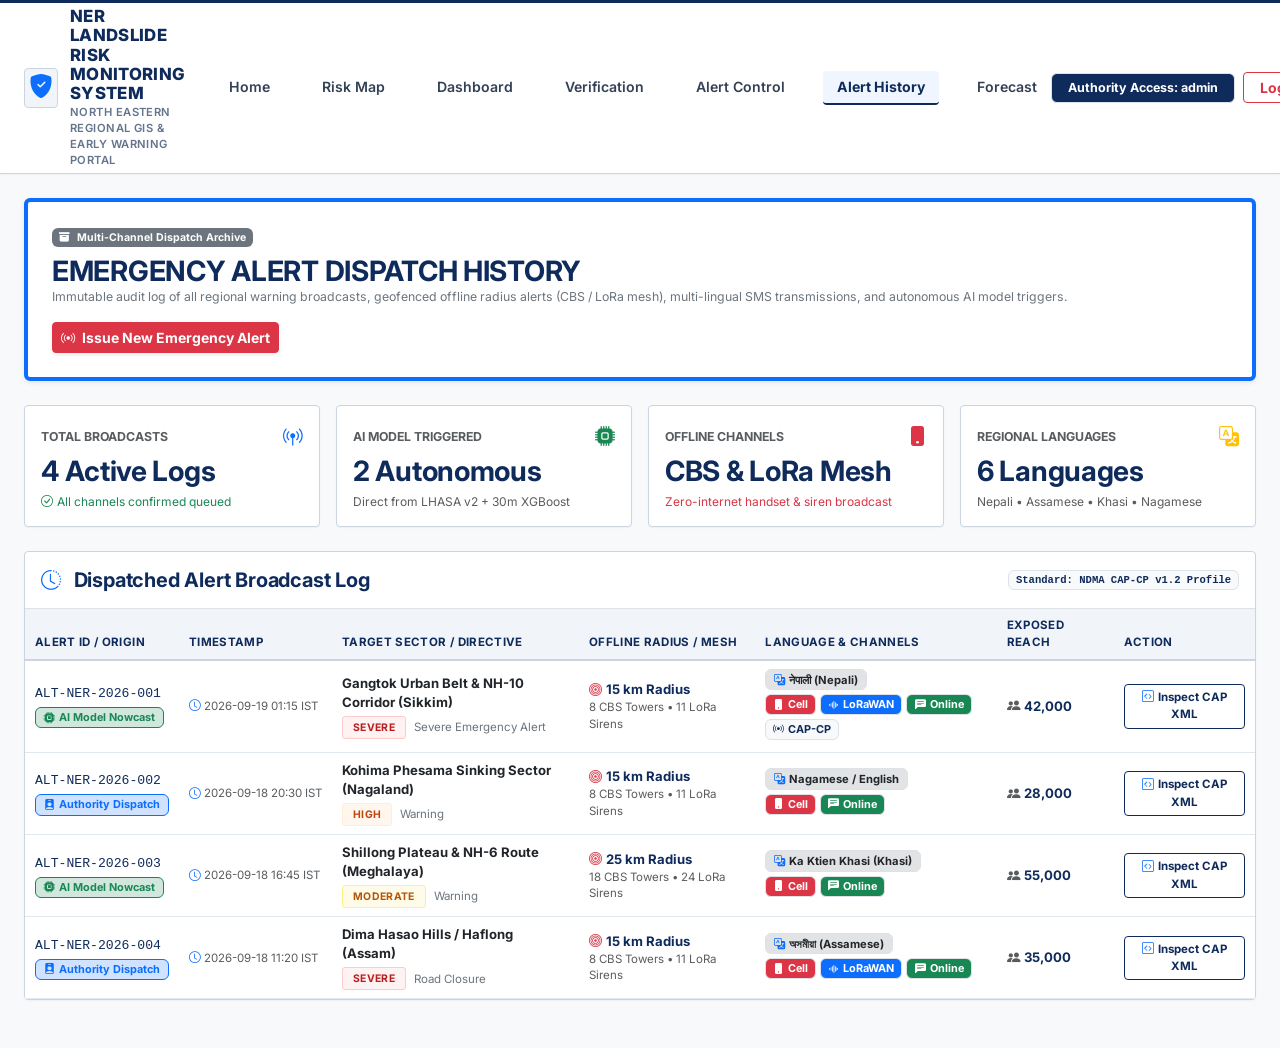
==== sih2026final_v6/pages/alert-history.html @ 2e42bc56 "Initial commit: NER Landslide Risk Monitoring System & NASA LHASA v2 Nowcast Platform" ====
<!doctype html>
<html lang="en">
  <head>
    <meta charset="UTF-8" />
    <meta name="viewport" content="width=device-width, initial-scale=1.0" />
    <title>
      Emergency Alert History & Audit Archive - NER Landslide System
    </title>

    <!-- Google Fonts: Inter -->
    <link rel="preconnect" href="https://fonts.googleapis.com" />
    <link rel="preconnect" href="https://fonts.gstatic.com" crossorigin />
    <link
      href="https://fonts.googleapis.com/css2?family=Inter:wght@400;500;600;700;800&display=swap"
      rel="stylesheet"
    />

    <!-- Bootstrap 5 CSS CDN -->
    <link
      href="https://cdn.jsdelivr.net/npm/bootstrap@5.3.3/dist/css/bootstrap.min.css"
      rel="stylesheet"
    />

    <!-- Bootstrap Icons CDN -->
    <link
      href="https://cdn.jsdelivr.net/npm/bootstrap-icons@1.11.3/font/bootstrap-icons.min.css"
      rel="stylesheet"
    />

    <!-- Shared Government GIS Theme CSS -->
    <link rel="stylesheet" href="../css/style.css" />
  </head>
  <body class="bg-light">
    <!-- TOP HEADER -->
    <header class="gov-header navbar navbar-expand-lg">
      <div class="container-fluid px-3 px-lg-4">
        <!-- Brand & Emblem -->
        <a class="gov-brand-container me-3 me-lg-4" href="../index.html">
          <div
            class="gov-emblem d-flex align-items-center justify-content-center"
          >
            <i class="bi bi-shield-fill-check text-primary fs-4"></i>
          </div>
          <div>
            <div class="gov-title-main">
              NER LANDSLIDE RISK MONITORING SYSTEM
            </div>
            <div class="gov-title-sub">
              North Eastern Regional GIS & Early Warning Portal
            </div>
          </div>
        </a>

        <!-- Mobile Toggle -->
        <button
          class="navbar-toggler"
          type="button"
          data-bs-toggle="collapse"
          data-bs-target="#govNavbar"
        >
          <span class="navbar-toggler-icon"></span>
        </button>

        <!-- Navigation & Actions -->
        <div class="collapse navbar-collapse" id="govNavbar">
          <ul class="navbar-nav gov-nav me-auto mb-2 mb-lg-0">
            <li class="nav-item">
              <a class="nav-link" href="../index.html">Home</a>
            </li>
            <li class="nav-item">
              <a class="nav-link" href="risk-map.html">Risk Map</a>
            </li>

            <!-- Authority-Only Links -->
            <li class="nav-item auth-only-link d-none">
              <a class="nav-link" href="dashboard.html">Dashboard</a>
            </li>
            <li class="nav-item auth-only-link d-none">
              <a class="nav-link" href="verification.html">Verification</a>
            </li>
            <li class="nav-item auth-only-link d-none">
              <a class="nav-link" href="alerts.html">Alert Control</a>
            </li>
            <li class="nav-item auth-only-link d-none">
              <a class="nav-link active" href="alert-history.html"
                >Alert History</a
              >
            </li>

            <!-- Public-Only Links -->
            <li class="nav-item public-only-link">
              <a class="nav-link" href="report.html">Report Incident</a>
            </li>
            <li class="nav-item">
              <a class="nav-link" href="forecast.html">Forecast</a>
            </li>
          </ul>

          <!-- Right Side Controls -->
          <div class="d-flex align-items-center gap-3">
            <div id="auth-nav-action-container">
              <button class="btn btn-gov-auth" id="btn-authority-login">
                Authority Login
              </button>
            </div>
          </div>
        </div>
      </div>
    </header>

    <!-- MAIN ALERT HISTORY CONTAINER -->
    <main class="container-fluid px-3 px-lg-4 py-4">
      <!-- Top Action Banner -->
      <div
        class="bg-white p-3 p-lg-4 rounded shadow-sm border mb-4 d-flex justify-content-between align-items-center flex-wrap gap-3 border-start border-4 border-primary"
      >
        <div>
          <span class="badge bg-secondary text-white mb-2">
            <i class="bi bi-archive-fill me-1"></i> Multi-Channel Dispatch
            Archive
          </span>
          <h3 class="fw-extrabold text-navy mb-0">
            EMERGENCY ALERT DISPATCH HISTORY
          </h3>
          <p class="text-secondary small mb-0">
            Immutable audit log of all regional warning broadcasts, geofenced
            offline radius alerts (CBS / LoRa mesh), multi-lingual SMS
            transmissions, and autonomous AI model triggers.
          </p>
        </div>

        <div class="d-flex align-items-center gap-2">
          <a
            href="alerts.html"
            class="btn btn-danger text-white btn-sm fw-bold shadow-sm"
          >
            <i class="bi bi-broadcast me-1"></i> Issue New Emergency Alert
          </a>
        </div>
      </div>

      <!-- Quick Summary Metric KPI Cards -->
      <div class="row g-3 mb-4">
        <div class="col-sm-6 col-xl-3">
          <div class="card border-0 shadow-sm rounded p-3 bg-white">
            <div class="d-flex justify-content-between align-items-center mb-1">
              <span class="text-muted small fw-bold">TOTAL BROADCASTS</span>
              <i class="bi bi-broadcast-pin text-primary fs-5"></i>
            </div>
            <h3 class="fw-extrabold text-navy mb-0">4 Active Logs</h3>
            <div class="small text-success mt-1" style="font-size: 0.75rem">
              <i class="bi bi-check-circle me-1"></i>All channels confirmed
              queued
            </div>
          </div>
        </div>

        <div class="col-sm-6 col-xl-3">
          <div class="card border-0 shadow-sm rounded p-3 bg-white">
            <div class="d-flex justify-content-between align-items-center mb-1">
              <span class="text-muted small fw-bold">AI MODEL TRIGGERED</span>
              <i class="bi bi-cpu-fill text-success fs-5"></i>
            </div>
            <h3 class="fw-extrabold text-navy mb-0">2 Autonomous</h3>
            <div class="small text-muted mt-1" style="font-size: 0.75rem">
              Direct from LHASA v2 + 30m XGBoost
            </div>
          </div>
        </div>

        <div class="col-sm-6 col-xl-3">
          <div class="card border-0 shadow-sm rounded p-3 bg-white">
            <div class="d-flex justify-content-between align-items-center mb-1">
              <span class="text-muted small fw-bold">OFFLINE CHANNELS</span>
              <i class="bi bi-phone-fill text-danger fs-5"></i>
            </div>
            <h3 class="fw-extrabold text-navy mb-0">CBS & LoRa Mesh</h3>
            <div class="small text-danger mt-1" style="font-size: 0.75rem">
              Zero-internet handset & siren broadcast
            </div>
          </div>
        </div>

        <div class="col-sm-6 col-xl-3">
          <div class="card border-0 shadow-sm rounded p-3 bg-white">
            <div class="d-flex justify-content-between align-items-center mb-1">
              <span class="text-muted small fw-bold">REGIONAL LANGUAGES</span>
              <i class="bi bi-translate text-warning fs-5"></i>
            </div>
            <h3 class="fw-extrabold text-navy mb-0">6 Languages</h3>
            <div class="small text-muted mt-1" style="font-size: 0.75rem">
              Nepali • Assamese • Khasi • Nagamese
            </div>
          </div>
        </div>
      </div>

      <!-- MAIN ALERT HISTORY TABLE CARD -->
      <div class="card border-0 shadow-sm rounded overflow-hidden mb-4">
        <div
          class="card-header bg-white p-3 border-bottom d-flex justify-content-between align-items-center flex-wrap gap-2"
        >
          <h5 class="fw-bold text-navy mb-0">
            <i class="bi bi-clock-history me-2 text-primary"></i> Dispatched
            Alert Broadcast Log
          </h5>
          <span class="badge bg-light text-navy border font-monospace">
            Standard: NDMA CAP-CP v1.2 Profile
          </span>
        </div>

        <div class="table-responsive bg-white">
          <table class="table table-hover table-gov-gis align-middle mb-0">
            <thead class="table-light">
              <tr>
                <th style="min-width: 140px">Alert ID / Origin</th>
                <th style="min-width: 110px">Timestamp</th>
                <th style="min-width: 180px">Target Sector / Directive</th>
                <th style="min-width: 160px">Offline Radius / Mesh</th>
                <th style="min-width: 160px">Language & Channels</th>
                <th style="min-width: 110px">Exposed Reach</th>
                <th style="min-width: 130px">Action</th>
              </tr>
            </thead>
            <tbody id="alert-history-table-body">
              <!-- Populated dynamically by main.js -->
            </tbody>
          </table>
        </div>
      </div>
    </main>

    <!-- CAP-CP v1.2 PROTOCOL & MESSAGE INSPECTOR MODAL -->
    <div
      class="modal fade"
      id="capProtocolModal"
      tabindex="-1"
      aria-hidden="true"
    >
      <div class="modal-dialog modal-dialog-centered modal-lg">
        <div class="modal-content border-0 shadow-lg">
          <div
            class="modal-header bg-navy text-white"
            style="background-color: var(--gov-navy)"
          >
            <h5 class="modal-title fw-bold">
              <i class="bi bi-code-square text-primary me-2"></i> Common
              Alerting Protocol (CAP-CP v1.2) Payload
            </h5>
            <button
              type="button"
              class="btn-close btn-close-white"
              data-bs-dismiss="modal"
            ></button>
          </div>
          <div class="modal-body p-4">
            <!-- Metadata Headers -->
            <div class="row g-2 mb-3 small">
              <div class="col-sm-6">
                <strong>Alert Identifier:</strong>
                <span
                  id="cap-modal-alert-id"
                  class="font-monospace text-primary"
                  >--</span
                >
              </div>
              <div class="col-sm-6">
                <strong>Target Sector:</strong>
                <span id="cap-modal-target" class="fw-bold">--</span>
              </div>
              <div class="col-sm-6">
                <strong>Directive Category:</strong>
                <span id="cap-modal-type" class="text-danger fw-bold">--</span>
              </div>
              <div class="col-sm-6">
                <strong>Offline Radius:</strong>
                <span id="cap-modal-radius" class="text-success fw-bold"
                  >--</span
                >
              </div>
              <div class="col-12">
                <strong>Broadcast Language:</strong>
                <span id="cap-modal-lang" class="badge bg-secondary">--</span>
              </div>
            </div>

            <!-- Regional Language Message Box -->
            <div class="mb-3">
              <label class="fw-bold small text-navy mb-1"
                >Regional Script Message Transmitted:</label
              >
              <div
                class="p-3 bg-light rounded border small font-monospace text-dark"
                id="cap-modal-msg"
                style="line-height: 1.5"
              ></div>
            </div>

            <!-- Standard CAP-CP 1.2 XML Document -->
            <div class="mb-2 d-flex justify-content-between align-items-center">
              <label class="fw-bold small text-navy mb-0"
                >Indian NDMA / C-DOT CAP-CP v1.2 XML Payload:</label
              >
              <button
                type="button"
                class="btn btn-outline-secondary btn-sm py-0 px-2 fw-bold"
                style="font-size: 0.72rem"
                onclick="copyCapXmlToClipboard()"
              >
                <i class="bi bi-clipboard me-1"></i>Copy XML
              </button>
            </div>
            <pre
              class="bg-dark text-light p-3 rounded font-monospace small mb-0"
              id="cap-modal-xml"
              style="
                max-height: 240px;
                overflow-y: auto;
                font-size: 0.72rem;
                line-height: 1.4;
              "
            ></pre>
          </div>
          <div class="modal-footer bg-light">
            <button
              type="button"
              class="btn btn-navy text-white btn-sm fw-bold"
              style="background-color: var(--gov-navy)"
              onclick="copyCapXmlToClipboard()"
            >
              <i class="bi bi-clipboard-check me-1"></i> Copy Payload XML
            </button>
            <button
              type="button"
              class="btn btn-secondary btn-sm"
              data-bs-dismiss="modal"
            >
              Close
            </button>
          </div>
        </div>
      </div>
    </div>

    <!-- Inline Auth Guard Script (Auto-seeds demo session if first visit) -->
    <script>
      document.addEventListener("DOMContentLoaded", () => {
        let sessionStr = localStorage.getItem("NER_AUTHORITY_SESSION");
        if (!sessionStr) {
          const demoSession = {
            loggedIn: true,
            user: "admin",
            role: "NDMA Senior Operations Officer",
            token: "AUTH-2026-DEMO",
            loginTime: new Date().toISOString(),
          };
          localStorage.setItem(
            "NER_AUTHORITY_SESSION",
            JSON.stringify(demoSession),
          );
        }
      });
    </script>

    <script src="https://cdn.jsdelivr.net/npm/bootstrap@5.3.3/dist/js/bootstrap.bundle.min.js"></script>
    <script src="../js/model_data.js"></script>
    <script src="../js/data.js"></script>
    <script src="../js/weather_realtime.js?v=2"></script>
    <script src="../js/alert_engine.js?v=2"></script>
    <script src="../js/main.js"></script>
  </body>
</html>
---- sih2026final_v6/css/style.css ----
/* ==========================================================================
   NORTH EASTERN REGION LANDSLIDE RISK MONITORING SYSTEM
   Official Indian Government WebGIS & Early Warning Portal Theme
   ========================================================================== */

:root {
  /* Official Indian Government Palette */
  --gov-navy-dark: #0f172a;
  --gov-navy: #0f2b5c;
  --gov-navy-mid: #153b75;
  --gov-blue: #1d4ed8;
  --gov-blue-light: #eff6ff;
  --gov-gray-bg: #f8fafc;
  --gov-gray-surface: #f1f5f9;
  --gov-card-bg: #ffffff;
  --gov-border: #cbd5e1;
  --gov-border-light: #e2e8f0;
  
  /* Text Colors */
  --text-primary: #0f172a;
  --text-secondary: #334155;
  --text-muted: #64748b;
  --text-light: #94a3b8;
  
  /* Official Risk Level Standard Coding */
  --risk-low: #15803d;
  --risk-low-bg: #f0fdf4;
  --risk-low-border: #bbf7d0;
  
  --risk-moderate: #b45309;
  --risk-moderate-bg: #fefce8;
  --risk-moderate-border: #fef08a;
  
  --risk-high: #c2410c;
  --risk-high-bg: #fff7ed;
  --risk-high-border: #ffedd5;
  
  --risk-severe: #b91c1c;
  --risk-severe-dark: #7f1d1d;
  --risk-severe-bg: #fef2f2;
  --risk-severe-border: #fecaca;

  /* Status Badges */
  --status-pending: #b45309;
  --status-pending-bg: #fefce8;
  --status-pending-border: #fef08a;

  --status-verified: #15803d;
  --status-verified-bg: #f0fdf4;
  --status-verified-border: #bbf7d0;

  --status-rejected: #b91c1c;
  --status-rejected-bg: #fef2f2;
  --status-rejected-border: #fecaca;

  --status-inspection: #1d4ed8;
  --status-inspection-bg: #eff6ff;
  --status-inspection-border: #bfdbfe;

  --status-queued: #0369a1;
  --status-queued-bg: #f0f9ff;
  --status-queued-border: #bae6fd;

  /* Subtle Clean Elevation & Shadows */
  --shadow-sm: 0 1px 2px 0 rgba(0, 0, 0, 0.04);
  --shadow-md: 0 2px 4px 0 rgba(0, 0, 0, 0.06);
  --shadow-lg: 0 4px 12px 0 rgba(0, 0, 0, 0.08);
  
  /* Layout Dimensions */
  --header-height: 64px;
  --bottom-bar-height: 34px;
  --sidebar-left-width: 330px;
  --sidebar-right-width: 360px;
  --border-radius: 4px;
  --transition-speed: 0.2s;
}

/* Base Styles */
* {
  box-sizing: border-box;
  margin: 0;
  padding: 0;
}

body {
  font-family: 'Inter', system-ui, -apple-system, BlinkMacSystemFont, 'Segoe UI', Roboto, Helvetica, Arial, sans-serif;
  background-color: var(--gov-gray-bg);
  color: var(--text-primary);
  line-height: 1.45;
  overflow-x: hidden;
  font-size: 0.88rem;
}

/* Official Typography */
h1, h2, h3, h4, h5, h6 {
  color: var(--gov-navy);
  font-weight: 700;
  letter-spacing: -0.01em;
}

.text-navy {
  color: var(--gov-navy) !important;
}

/* Official Government Top Bar Header */
.gov-header {
  min-height: var(--header-height);
  background-color: #ffffff;
  border-top: 3px solid var(--gov-navy);
  border-bottom: 1px solid var(--gov-border);
  box-shadow: var(--shadow-sm);
  z-index: 1040;
  position: relative;
  padding: 4px 0;
}

.gov-brand-container {
  display: flex;
  align-items: center;
  gap: 12px;
  text-decoration: none;
}

.gov-emblem {
  height: 40px;
  width: 40px;
  object-fit: contain;
  background: var(--gov-gray-surface);
  border-radius: 4px;
  padding: 4px;
  border: 1px solid var(--gov-border);
}

.gov-title-main {
  font-size: 1.05rem;
  font-weight: 800;
  color: var(--gov-navy);
  line-height: 1.15;
  text-transform: uppercase;
  letter-spacing: 0.02em;
}

.gov-title-sub {
  font-size: 0.7rem;
  color: var(--text-muted);
  font-weight: 600;
  letter-spacing: 0.04em;
  text-transform: uppercase;
}

/* Official Nav Items */
.gov-nav {
  display: flex !important;
  flex-direction: row !important;
  align-items: center !important;
  gap: 24px !important;
  margin-right: auto !important;
}

#auth-nav-action-container {
  margin-left: auto !important;
}

.gov-nav .nav-item {
  display: flex;
  align-items: center;
}

.gov-nav .d-none, .gov-nav .nav-item.d-none {
  display: none !important;
}

.gov-nav .nav-link {
  font-size: 0.88rem !important;
  font-weight: 600 !important;
  color: var(--text-secondary) !important;
  padding: 6px 14px !important;
  border-radius: 4px !important;
  border-bottom: 2px solid transparent !important;
  transition: all var(--transition-speed) ease-in-out !important;
  display: inline-flex !important;
  align-items: center !important;
  white-space: nowrap !important;
}

.gov-nav .nav-link:hover {
  color: var(--gov-navy) !important;
  background-color: var(--gov-gray-surface) !important;
}

.gov-nav .nav-link.active {
  color: var(--gov-navy) !important;
  background-color: #eff6ff !important;
  border-bottom: 2px solid var(--gov-navy) !important;
  font-weight: 700 !important;
}

/* Mobile & Minimized Window Navbar Overlay Fix */
@media (max-width: 991.98px) {
  .gov-header .navbar-collapse {
    background-color: #ffffff !important;
    position: absolute !important;
    top: 100% !important;
    left: 0 !important;
    right: 0 !important;
    width: 100% !important;
    padding: 14px 18px !important;
    border-bottom: 2px solid var(--gov-navy) !important;
    box-shadow: 0 10px 25px rgba(15, 23, 42, 0.18) !important;
    z-index: 1060 !important;
  }
  .gov-nav {
    flex-direction: column !important;
    align-items: flex-start !important;
    gap: 4px !important;
    margin-bottom: 12px !important;
  }
  .gov-nav .nav-link {
    width: 100% !important;
    padding: 8px 12px !important;
  }
}

/* Government Buttons */
.btn-gov-auth, .btn-navy, .btn-primary {
  background-color: var(--gov-navy) !important;
  color: #ffffff !important;
  font-weight: 600;
  font-size: 0.82rem;
  padding: 6px 14px;
  border-radius: 4px !important;
  border: 1px solid #0a192f !important;
  transition: background-color var(--transition-speed);
}

.btn-gov-auth:hover, .btn-navy:hover, .btn-primary:hover {
  background-color: var(--gov-navy-mid) !important;
}

.btn-outline-primary, .btn-secondary {
  border-radius: 4px !important;
  font-size: 0.82rem;
  font-weight: 600;
}

.btn-outline-navy {
  background-color: #ffffff !important;
  color: var(--gov-navy) !important;
  border: 1px solid var(--gov-navy) !important;
  font-weight: 600;
  font-size: 0.82rem;
  border-radius: 4px !important;
  transition: all var(--transition-speed);
}
.btn-outline-navy:hover {
  background-color: var(--gov-navy) !important;
  color: #ffffff !important;
}

.btn-outline-primary {
  color: var(--gov-navy) !important;
  border-color: var(--gov-navy) !important;
  background-color: #ffffff !important;
}

.btn-outline-primary:hover {
  background-color: #eff6ff !important;
}

/* Cards & Containers */
.card {
  border-radius: 4px !important;
  border: 1px solid var(--gov-border) !important;
  box-shadow: var(--shadow-sm) !important;
}

/* Status Badges - Restrained Rectangular Design */
.status-badge-online {
  display: inline-flex;
  align-items: center;
  gap: 6px;
  background-color: #f0fdf4;
  color: #15803d;
  font-size: 0.74rem;
  font-weight: 700;
  padding: 3px 8px;
  border-radius: 3px;
  border: 1px solid #bbf7d0;
}

.status-dot-pulse {
  width: 7px;
  height: 7px;
  background-color: #16a34a;
  border-radius: 50%;
  box-shadow: 0 0 0 0 rgba(22, 163, 74, 0.7);
  animation: pulse-green 2s infinite;
}

@keyframes pulse-green {
  0% { transform: scale(0.95); box-shadow: 0 0 0 0 rgba(22, 163, 74, 0.7); }
  70% { transform: scale(1); box-shadow: 0 0 0 5px rgba(22, 163, 74, 0); }
  100% { transform: scale(0.95); box-shadow: 0 0 0 0 rgba(22, 163, 74, 0); }
}

/* Risk Badges */
.risk-level-badge {
  display: inline-block;
  padding: 3px 10px;
  border-radius: 3px;
  font-weight: 700;
  font-size: 0.78rem;
  letter-spacing: 0.03em;
  text-transform: uppercase;
}
.badge-risk-low { background-color: var(--risk-low-bg); color: var(--risk-low); border: 1px solid var(--risk-low-border); }
.badge-risk-moderate { background-color: var(--risk-moderate-bg); color: var(--risk-moderate); border: 1px solid var(--risk-moderate-border); }
.badge-risk-high { background-color: var(--risk-high-bg); color: var(--risk-high); border: 1px solid var(--risk-high-border); }
.badge-risk-severe { background-color: var(--risk-severe-bg); color: var(--risk-severe); border: 1px solid var(--risk-severe-border); }

/* Vulnerable Road Badges */
.badge-road-operational { background-color: var(--risk-low-bg); color: var(--risk-low); border: 1px solid var(--risk-low-border); font-weight: 700; font-size: 0.7rem; padding: 2px 6px; border-radius: 3px; }
.badge-road-potential { background-color: var(--risk-moderate-bg); color: var(--risk-moderate); border: 1px solid var(--risk-moderate-border); font-weight: 700; font-size: 0.7rem; padding: 2px 6px; border-radius: 3px; }
.badge-road-highrisk { background-color: var(--risk-high-bg); color: var(--risk-high); border: 1px solid var(--risk-high-border); font-weight: 700; font-size: 0.7rem; padding: 2px 6px; border-radius: 3px; }
.badge-road-blocked { background-color: var(--risk-severe-bg); color: var(--risk-severe); border: 1px solid var(--risk-severe-border); font-weight: 700; font-size: 0.7rem; padding: 2px 6px; border-radius: 3px; }

/* Status Badges */
.badge-status-queued { background-color: var(--status-queued-bg); color: var(--status-queued); border: 1px solid var(--status-queued-border); font-weight: 700; font-size: 0.7rem; padding: 2px 6px; border-radius: 3px; text-transform: uppercase; white-space: nowrap !important; display: inline-block !important; }
.badge-status-verified { background-color: var(--status-verified-bg); color: var(--status-verified); border: 1px solid var(--status-verified-border); font-weight: 700; font-size: 0.7rem; padding: 2px 6px; border-radius: 3px; text-transform: uppercase; }
.badge-status-rejected { background-color: var(--status-rejected-bg); color: var(--status-rejected); border: 1px solid var(--status-rejected-border); font-weight: 700; font-size: 0.7rem; padding: 2px 6px; border-radius: 3px; text-transform: uppercase; }
.badge-status-inspection { background-color: var(--status-inspection-bg); color: var(--status-inspection); border: 1px solid var(--status-inspection-border); font-weight: 700; font-size: 0.7rem; padding: 2px 6px; border-radius: 3px; text-transform: uppercase; }
.badge-pending-report { background-color: var(--status-pending-bg); color: var(--status-pending); border: 1px solid var(--status-pending-border); font-weight: 700; font-size: 0.7rem; padding: 2px 6px; border-radius: 3px; text-transform: uppercase; }

/* GIS Layout Structure */
.gis-layout-wrapper { display: flex; flex-direction: column; height: 100vh; overflow: hidden; }
.gis-workspace { display: flex; flex: 1; position: relative; height: calc(100vh - var(--header-height) - var(--bottom-bar-height)); overflow: hidden; }
.gis-sidebar-left { width: var(--sidebar-left-width); background-color: #ffffff; border-right: 1px solid var(--gov-border); display: flex; flex-direction: column; z-index: 1020; transition: margin-left var(--transition-speed) ease-in-out; }
.gis-sidebar-left.collapsed { margin-left: calc(-1 * var(--sidebar-left-width)); }

.panel-header { padding: 10px 14px; background-color: var(--gov-gray-surface); border-bottom: 1px solid var(--gov-border); display: flex; align-items: center; justify-content: space-between; }
.panel-title { font-size: 0.88rem; font-weight: 700; color: var(--gov-navy); text-transform: uppercase; letter-spacing: 0.03em; margin: 0; display: flex; align-items: center; gap: 6px; }
.panel-body { padding: 14px; overflow-y: auto; flex: 1; }

/* Traditional WebGIS Layer Control Accordion Tree */
.layer-tree-category { border: 1px solid var(--gov-border); border-radius: 4px; margin-bottom: 6px; overflow: hidden; background-color: #ffffff; }
.layer-tree-header { padding: 8px 10px; background-color: var(--gov-gray-surface); font-size: 0.8rem; font-weight: 700; color: var(--gov-navy); display: flex; align-items: center; justify-content: space-between; cursor: pointer; border-bottom: 1px solid transparent; }
.layer-tree-category.active .layer-tree-header { border-bottom-color: var(--gov-border-light); }
.layer-tree-body { padding: 8px 10px; display: none; background-color: #ffffff; }
.layer-tree-category.active .layer-tree-body { display: block; }
.layer-tree-category.active .tree-toggle-icon { transform: rotate(90deg); }

.opacity-slider-row { display: flex; align-items: center; gap: 8px; margin-top: 4px; padding-left: 20px; }
.opacity-slider-input { flex: 1; height: 4px; accent-color: var(--gov-navy); cursor: pointer; }
.opacity-val-badge { font-size: 0.65rem; font-weight: 700; color: var(--gov-navy); background-color: var(--gov-blue-light); padding: 1px 4px; border-radius: 3px; }

/* OpenLayers Map Viewport */
.gis-map-container { flex: 1; height: 100%; position: relative; background-color: #cbd5e1; }
#map { width: 100%; height: 100%; }

.btn-toggle-left-sidebar, .btn-toggle-right-sidebar { position: absolute; top: 12px; z-index: 1030; background-color: #ffffff; border: 1px solid var(--gov-border); box-shadow: var(--shadow-sm); border-radius: 4px; width: 32px; height: 32px; display: flex; align-items: center; justify-content: center; color: var(--gov-navy); cursor: pointer; }
.btn-toggle-left-sidebar { left: 12px; }
.btn-toggle-right-sidebar { right: 12px; }

.gis-sidebar-right { width: var(--sidebar-right-width); background-color: #ffffff; border-left: 1px solid var(--gov-border); display: flex; flex-direction: column; z-index: 1020; transition: margin-right var(--transition-speed) ease-in-out; }
.gis-sidebar-right.collapsed { margin-right: calc(-1 * var(--sidebar-right-width)); }

/* WebGIS Status Toolbar */
.gis-bottom-bar { height: var(--bottom-bar-height); background-color: var(--gov-navy-dark); color: #cbd5e1; font-size: 0.75rem; font-weight: 500; padding: 0 14px; display: flex; align-items: center; justify-content: space-between; z-index: 1040; border-top: 1px solid #1e293b; }
.status-item { display: flex; align-items: center; gap: 6px; }
.status-divider { color: #475569; }

/* OpenLayers Controls Overrides */
.ol-zoom { top: 52px !important; left: 12px !important; background-color: transparent !important; border: none !important; }
.ol-zoom button { background-color: #ffffff !important; color: var(--gov-navy) !important; border: 1px solid var(--gov-border) !important; border-radius: 4px !important; width: 28px !important; height: 28px !important; font-size: 1rem !important; font-weight: bold !important; box-shadow: var(--shadow-sm) !important; }
.ol-scale-line { background: rgba(255, 255, 255, 0.92) !important; border-radius: 3px !important; padding: 2px 6px !important; border: 1px solid var(--gov-border) !important; bottom: 8px !important; left: 12px !important; }
.ol-scale-line-inner { color: var(--gov-navy-dark) !important; font-weight: 700 !important; font-size: 0.68rem !important; }
.ol-popup { position: absolute; background-color: white; box-shadow: var(--shadow-md); padding: 10px 14px; border-radius: 4px; border: 1px solid var(--gov-border); bottom: 10px; left: -40px; min-width: 210px; pointer-events: none; }

/* State Zoom Focus Pills */
.state-jump-pill { font-size: 0.75rem; font-weight: 600; padding: 3px 8px; background-color: #ffffff; border: 1px solid var(--gov-border); border-radius: 3px; color: var(--text-secondary); cursor: pointer; transition: all 0.15s; }
.state-jump-pill:hover { background-color: var(--gov-navy); color: #ffffff; border-color: var(--gov-navy); }

/* Quick Search Dropdown */
.search-results-dropdown { position: absolute; top: 100%; left: 0; right: 0; z-index: 1050; background-color: #ffffff; border: 1px solid var(--gov-border); border-radius: 4px; box-shadow: var(--shadow-md); max-height: 200px; overflow-y: auto; margin-top: 2px; }
.search-result-item { padding: 6px 10px; display: flex; align-items: center; justify-content: space-between; cursor: pointer; border-bottom: 1px solid var(--gov-border-light); font-size: 0.78rem; }
.search-result-item:hover, .search-result-item.active { background-color: var(--gov-gray-surface); }
.search-no-results { padding: 8px 10px; font-size: 0.75rem; color: var(--text-muted); text-align: center; background-color: var(--gov-gray-bg); }

/* Priority Operational Control Panel List */
.priority-list-container { display: flex; flex-direction: column; gap: 4px; }
.priority-item-card { background-color: #ffffff; border: 1px solid var(--gov-border); border-radius: 4px; padding: 6px 8px; display: flex; align-items: center; justify-content: space-between; cursor: pointer; transition: background-color 0.15s; }
.priority-item-card:hover { background-color: var(--gov-gray-surface); border-color: var(--gov-navy); }
.priority-rank-tag { font-weight: 800; font-size: 0.78rem; color: var(--gov-navy); min-width: 20px; }
.priority-item-name { font-weight: 700; font-size: 0.78rem; color: #0f172a; }
.priority-item-badge { font-size: 0.6rem; font-weight: 800; padding: 2px 5px; border-radius: 3px; letter-spacing: 0.03em; text-transform: uppercase; white-space: nowrap; }

.priority-card-critical { border-left: 3px solid #b91c1c !important; }
.priority-card-high { border-left: 3px solid #c2410c !important; }
.priority-card-medium { border-left: 3px solid #b45309 !important; }
.priority-card-low { border-left: 3px solid #15803d !important; }

.priority-badge-critical { background-color: #fef2f2; color: #b91c1c; border: 1px solid #fecaca; }
.priority-badge-high { background-color: #fff7ed; color: #c2410c; border: 1px solid #fed7aa; }
.priority-badge-medium { background-color: #fefce8; color: #b45309; border: 1px solid #fef08a; }
.priority-badge-low { background-color: #f0fdf4; color: #15803d; border: 1px solid #bbf7d0; }

.priority-badge-status-verified { background-color: #f0fdf4; color: #15803d; border: 1px solid #bbf7d0; font-weight: 700; }

/* Dynamic Map Legend Container */
.map-legend-container { position: absolute; bottom: 16px; right: 16px; z-index: 1000; background: #ffffff; border: 1px solid var(--gov-border); border-radius: 4px; box-shadow: var(--shadow-md); width: 240px; max-height: 300px; overflow: hidden; display: flex; flex-direction: column; }
.map-legend-container.collapsed .map-legend-body { display: none; }
.map-legend-header { padding: 6px 10px; background-color: var(--gov-gray-surface); border-bottom: 1px solid var(--gov-border-light); font-weight: 700; font-size: 0.72rem; color: var(--gov-navy); display: flex; align-items: center; justify-content: space-between; cursor: pointer; user-select: none; }
.map-legend-body { padding: 8px 10px; overflow-y: auto; font-size: 0.72rem; }
.legend-title { font-weight: 700; color: var(--gov-navy); margin-bottom: 3px; font-size: 0.7rem; text-transform: uppercase; letter-spacing: 0.03em; }
.legend-color-dot { display: inline-block; width: 10px; height: 10px; border-radius: 2px; margin-right: 4px; vertical-align: middle; }

/* Hover Breakdown Tooltip */
.priority-hover-tooltip { position: fixed; z-index: 9999; width: 300px; background-color: #ffffff; border: 1px solid var(--gov-border); border-radius: 4px; box-shadow: var(--shadow-md); padding: 10px 12px; pointer-events: none; font-size: 0.75rem; color: var(--text-primary); }

/* Tables - Government WebGIS Standard */
.table-gov-gis { width: 100%; border-collapse: separate; border-spacing: 0; font-size: 0.82rem; }
.table-gov-gis th { background-color: var(--gov-gray-surface); color: var(--gov-navy); font-weight: 700; font-size: 0.72rem; text-transform: uppercase; letter-spacing: 0.03em; padding: 8px 10px; border-bottom: 2px solid var(--gov-border); }
.table-gov-gis td { padding: 8px 10px; border-bottom: 1px solid var(--gov-border-light); vertical-align: middle; background-color: #ffffff; }
.table-gov-gis tbody tr:hover td { background-color: var(--gov-gray-surface); }
.priority-row-clickable { cursor: pointer; }

/* Compact Stat Panels Grid */
.stat-panel-grid { display: grid; grid-template-columns: repeat(auto-fit, minmax(170px, 1fr)); gap: 10px; margin-bottom: 20px; }
.stat-panel-card { background-color: #ffffff; border: 1px solid var(--gov-border); border-radius: 4px; padding: 12px 14px; box-shadow: var(--shadow-sm); display: flex; align-items: center; justify-content: space-between; }
.stat-panel-icon { width: 36px; height: 36px; border-radius: 4px; display: flex; align-items: center; justify-content: center; font-size: 1.1rem; }
.stat-panel-value { font-size: 1.4rem; font-weight: 800; color: var(--gov-navy); line-height: 1.1; }
.stat-panel-label { font-size: 0.68rem; font-weight: 700; text-transform: uppercase; color: var(--text-muted); letter-spacing: 0.03em; }

/* Incident Selection Grid */
.incident-grid { display: flex; flex-wrap: wrap; gap: 8px; margin-bottom: 12px; }
.incident-type-card { border: 1.5px solid var(--gov-border); border-radius: 4px; padding: 6px 12px; background-color: #ffffff; text-align: center; cursor: pointer; transition: all 0.15s ease-in-out; user-select: none; position: relative; font-size: 0.8rem; display: inline-flex; flex-direction: column; align-items: center; justify-content: center; min-width: 100px; }
.incident-type-card:hover { border-color: var(--gov-navy); background-color: var(--gov-gray-surface); }
.incident-type-card.selected { border-color: var(--gov-navy) !important; background-color: #eff6ff !important; box-shadow: 0 0 0 2px rgba(15, 43, 92, 0.15) !important; }
.incident-type-card.selected .text-navy { color: var(--gov-navy) !important; font-weight: 700 !important; }
.incident-type-card.selected::after { content: '✓ SELECTED'; display: block; font-size: 0.58rem; font-weight: 800; color: var(--gov-navy); margin-top: 2px; letter-spacing: 0.04em; }

/* Form Controls & Upload */
.upload-dropzone { border: 2px dashed var(--gov-border); border-radius: 4px; padding: 16px; text-align: center; background-color: var(--gov-gray-surface); cursor: pointer; }
.image-preview-box { max-height: 160px; width: 100%; object-fit: cover; border-radius: 4px; border: 1px solid var(--gov-border); }

/* Secure Authority Login Card */
.login-card-container { max-width: 420px; margin: 40px auto; background-color: #ffffff; border: 1px solid var(--gov-border); border-radius: 4px; box-shadow: var(--shadow-md); overflow: hidden; }
.login-header-banner { background-color: var(--gov-navy); color: #ffffff; padding: 20px; text-align: center; border-bottom: 2px solid #0a192f; }

/* Alert Dispatch Grid */
.alert-type-grid { display: grid; grid-template-columns: repeat(auto-fit, minmax(130px, 1fr)); gap: 8px; margin-bottom: 14px; }
.alert-type-card { border: 1px solid var(--gov-border); border-radius: 4px; padding: 10px; background-color: #ffffff; text-align: center; cursor: pointer; }
.alert-type-card.selected { border-color: var(--gov-navy); background-color: #eff6ff; }
.channel-grid { display: grid; grid-template-columns: repeat(auto-fit, minmax(140px, 1fr)); gap: 8px; margin-bottom: 14px; }
.channel-card { border: 1px solid var(--gov-border); border-radius: 4px; padding: 10px; background-color: #ffffff; display: flex; align-items: center; gap: 8px; cursor: pointer; }
.channel-card.selected { border-color: var(--gov-navy); background-color: #eff6ff; }
.target-area-summary-card { background-color: var(--gov-gray-surface); border: 1px solid var(--gov-border); border-radius: 4px; padding: 14px; border-left: 4px solid var(--gov-navy) !important; }

/* ML Pipeline Steps */
.ml-pipeline-grid { display: flex; align-items: center; justify-content: space-between; gap: 6px; overflow-x: auto; padding: 12px 4px; }
.ml-pipeline-step-card { background-color: #ffffff; border: 1px solid var(--gov-border); border-radius: 4px; padding: 10px 12px; min-width: 130px; text-align: center; flex: 1; }
.ml-pipeline-step-card .step-num { font-size: 0.65rem; font-weight: 800; color: var(--gov-navy); background-color: #eff6ff; padding: 1px 5px; border-radius: 3px; display: inline-block; margin-bottom: 2px; }
.ml-pipeline-step-card .step-name { font-size: 0.78rem; font-weight: 700; color: var(--gov-navy-dark); }
.ml-step-arrow { font-size: 1.1rem; color: var(--gov-navy); font-weight: bold; }

/* Scrollbars */
::-webkit-scrollbar { width: 5px; height: 5px; }
::-webkit-scrollbar-track { background: #f1f5f9; }
::-webkit-scrollbar-thumb { background: #cbd5e1; border-radius: 2px; }

/* Current vs Historical Data Mode Toggle (Risk Map) */
.map-mode-toggle-bar {
  position: absolute;
  top: 14px;
  left: 50%;
  transform: translateX(-50%);
  z-index: 20;
  display: flex;
  align-items: center;
  gap: 14px;
  background-color: #ffffff;
  border: 1px solid var(--gov-border);
  border-radius: 8px;
  padding: 6px;
  box-shadow: 0 2px 10px rgba(15, 23, 42, 0.12);
}
.map-mode-toggle-group { display: flex; gap: 4px; }
.map-mode-btn {
  display: flex;
  flex-direction: column;
  align-items: center;
  border: none;
  background: transparent;
  padding: 7px 16px;
  border-radius: 6px;
  font-size: 0.8rem;
  font-weight: 700;
  color: #64748b;
  cursor: pointer;
  transition: all 0.15s ease;
  line-height: 1.3;
}
.map-mode-btn:hover { background-color: #f1f5f9; }
.map-mode-btn.active { background-color: var(--gov-navy); color: #ffffff; }
.map-mode-btn .mode-subtag {
  font-size: 0.6rem;
  font-weight: 600;
  opacity: 0.75;
  text-transform: uppercase;
  letter-spacing: 0.3px;
}
.map-mode-btn.active .mode-subtag-real { color: #86efac; opacity: 1; }
.map-mode-btn:not(.active) .mode-subtag-real { color: #16a34a; }
.map-year-slider-container {
  display: flex;
  align-items: center;
  gap: 8px;
  border-left: 1px solid var(--gov-border);
  padding-left: 14px;
}
.map-year-slider-container select.year-range-select {
  font-size: 0.76rem;
  font-weight: 700;
  color: var(--gov-navy);
  border: 1px solid var(--gov-border);
  border-radius: 4px;
  padding: 3px 6px;
  background-color: #f8fafc;
}
.year-range-play-btn {
  border: 1px solid var(--gov-border);
  background-color: #ffffff;
  color: var(--gov-navy);
  border-radius: 4px;
  width: 28px;
  height: 28px;
  display: flex;
  align-items: center;
  justify-content: center;
  cursor: pointer;
  transition: all 0.15s;
}
.year-range-play-btn:hover { background-color: var(--gov-navy); color: #fff; }
.year-range-play-btn.playing { background-color: var(--gov-navy); color: #fff; }

/* ===== Event Replay (3-Day Buildup) ===== */
.badge-simulated-data {
  background-color: #fff7ed;
  color: #c2410c;
  border: 1px solid #fdba74;
  font-size: 9px;
  font-weight: 700;
  letter-spacing: 0.3px;
  padding: 3px 7px;
  border-radius: 3px;
  text-transform: uppercase;
}
.btn-replay-event {
  display: inline-flex;
  align-items: center;
  gap: 5px;
  font-size: 0.72rem;
  font-weight: 700;
  color: #fff;
  background-color: var(--gov-navy);
  border: none;
  border-radius: 4px;
  padding: 5px 10px;
  margin-top: 8px;
  cursor: pointer;
  pointer-events: auto;
  transition: background-color 0.15s;
}
.btn-replay-event:hover { background-color: var(--gov-navy-mid); }

.replay-day-stepper { display: flex; align-items: center; gap: 6px; }
.replay-day-btn {
  flex: 1;
  border: 1px solid var(--gov-border);
  background-color: #ffffff;
  color: var(--text-secondary, #475569);
  border-radius: 6px;
  padding: 8px 4px;
  font-size: 0.74rem;
  font-weight: 700;
  text-align: center;
  cursor: pointer;
  transition: all 0.15s;
  line-height: 1.25;
}
.replay-day-btn small { display: block; font-weight: 600; opacity: 0.7; font-size: 0.62rem; }
.replay-day-btn:hover { background-color: var(--gov-blue-light); }
.replay-day-btn.active { background-color: var(--gov-navy); color: #ffffff; border-color: var(--gov-navy); }
.replay-day-btn.event-day.active { background-color: #b91c1c; border-color: #b91c1c; }

.replay-play-toggle-btn {
  border: 1px solid var(--gov-navy);
  background-color: var(--gov-navy);
  color: #ffffff;
  border-radius: 6px;
  width: 38px;
  height: 38px;
  display: flex;
  align-items: center;
  justify-content: center;
  cursor: pointer;
  flex-shrink: 0;
}
.replay-play-toggle-btn:hover { background-color: var(--gov-navy-mid); }
.replay-play-toggle-btn.playing { background-color: #b91c1c; border-color: #b91c1c; }

.replay-stat-card {
  background-color: #ffffff;
  border: 1px solid var(--gov-border);
  border-radius: 6px;
  padding: 10px 12px;
  text-align: center;
}
.replay-stat-label { font-size: 0.62rem; font-weight: 700; text-transform: uppercase; letter-spacing: 0.3px; color: #64748b; }
.replay-stat-value { font-size: 1.35rem; font-weight: 800; color: var(--gov-navy); line-height: 1.2; margin-top: 2px; }
.replay-stat-trend { font-size: 0.68rem; font-weight: 700; margin-top: 2px; }
.replay-stat-trend.up { color: #dc2626; }
.replay-stat-trend.flat { color: #64748b; }

.replay-narrative-box {
  background-color: var(--gov-blue-light);
  border-left: 3px solid var(--gov-navy);
  border-radius: 4px;
  padding: 10px 12px;
  font-size: 0.82rem;
  color: #1e293b;
}
.replay-narrative-box.event-day-narrative { background-color: #fef2f2; border-left-color: #b91c1c; }

@keyframes replay-pulse-ring {
  0%   { transform: scale(0.6); opacity: 0.9; }
  70%  { transform: scale(2.2); opacity: 0; }
  100% { transform: scale(2.2); opacity: 0; }
}

/* ===== Prevention Plan tab ===== */
.prevention-card {
  background-color: #ffffff;
  border: 1px solid var(--gov-border);
  border-left: 4px solid var(--gov-navy);
  border-radius: 6px;
  padding: 12px 14px;
  margin-bottom: 10px;
}
.prevention-card.rank-1 { border-left-color: #b91c1c; }
.prevention-card.rank-2 { border-left-color: #d97706; }
.prevention-card-header { display: flex; align-items: center; justify-content: between; gap: 8px; margin-bottom: 4px; }
.prevention-card-title { font-weight: 700; color: var(--gov-navy); font-size: 0.85rem; flex: 1; }
.prevention-card-weight { font-size: 0.7rem; font-weight: 700; color: #64748b; background-color: #f1f5f9; border-radius: 10px; padding: 2px 8px; }
.prevention-card ul { margin-bottom: 0; padding-left: 18px; font-size: 0.8rem; color: #334155; }
.prevention-card ul li { margin-bottom: 3px; }
.prevention-secondary-item {
  background-color: #ffffff;
  border: 1px solid var(--gov-border);
  border-radius: 6px;
  padding: 8px 12px;
  margin-bottom: 6px;
  font-size: 0.8rem;
  color: #334155;
  display: flex;
  align-items: center;
  gap: 8px;
}

/* ===== 30-Minute Monitoring Sync Animations ===== */
@keyframes spin {
  0% { transform: rotate(0deg); }
  100% { transform: rotate(360deg); }
}
.spin-animation {
  display: inline-block;
  animation: spin 0.8s linear infinite;
}
@keyframes fadeInRight {
  from { opacity: 0; transform: translateX(40px); }
  to { opacity: 1; transform: translateX(0); }
}
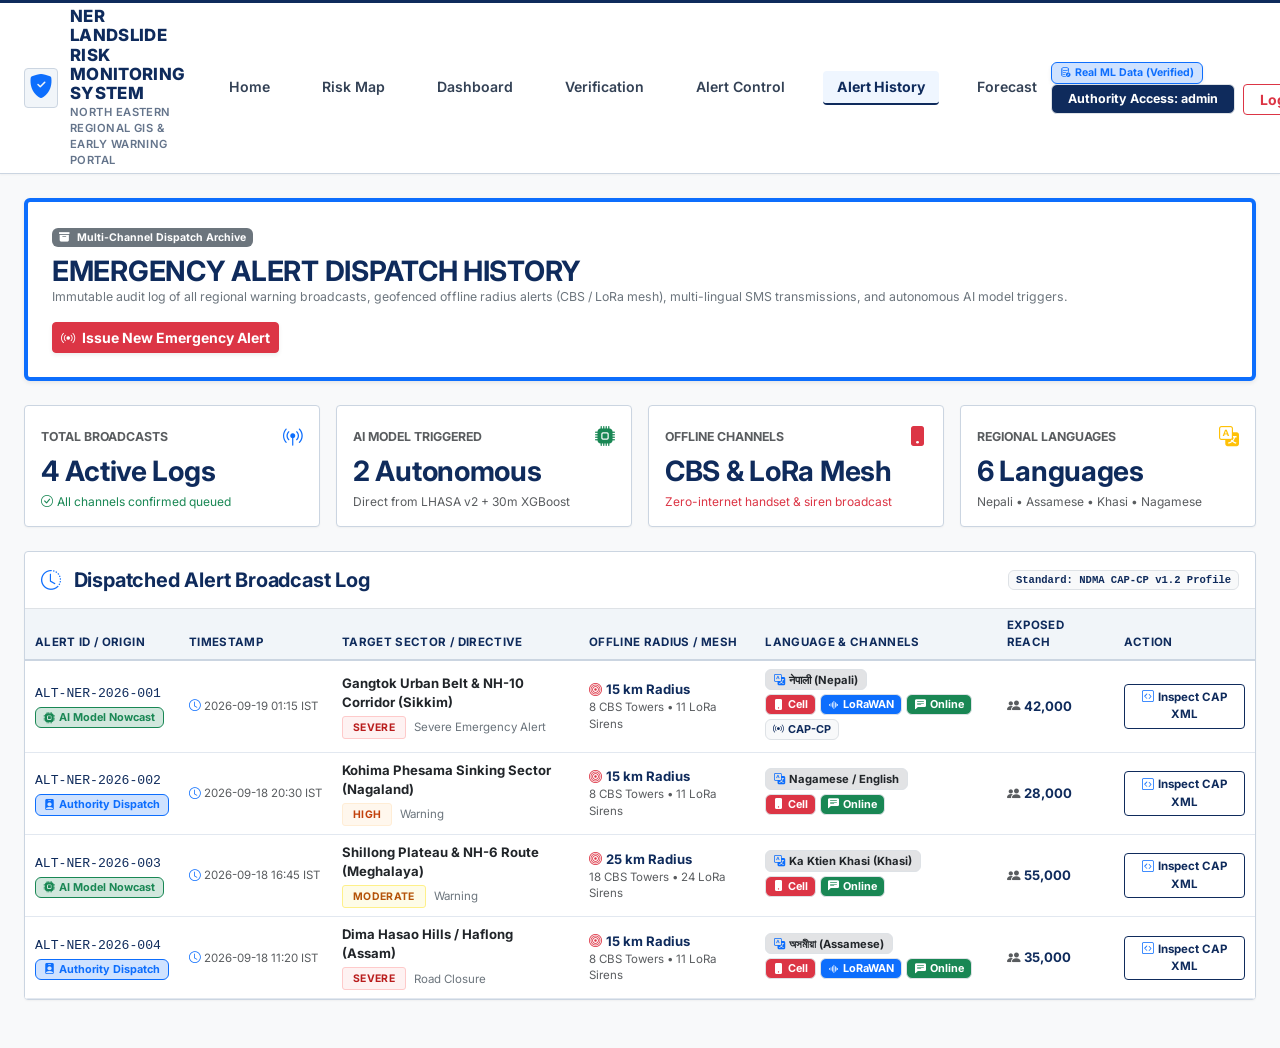
==== commit 6c4dbafc: "feat(integration): finalize end-to-end frontend backend and ML model integration across all parts" ====
--- a/sih2026final_v6/pages/alert-history.html
+++ b/sih2026final_v6/pages/alert-history.html
@@ -365,6 +365,7 @@
     <script src="https://cdn.jsdelivr.net/npm/bootstrap@5.3.3/dist/js/bootstrap.bundle.min.js"></script>
     <script src="../js/model_data.js"></script>
     <script src="../js/data.js"></script>
+    <script src="../js/api_service.js"></script>
     <script src="../js/weather_realtime.js?v=2"></script>
     <script src="../js/alert_engine.js?v=2"></script>
     <script src="../js/main.js"></script>
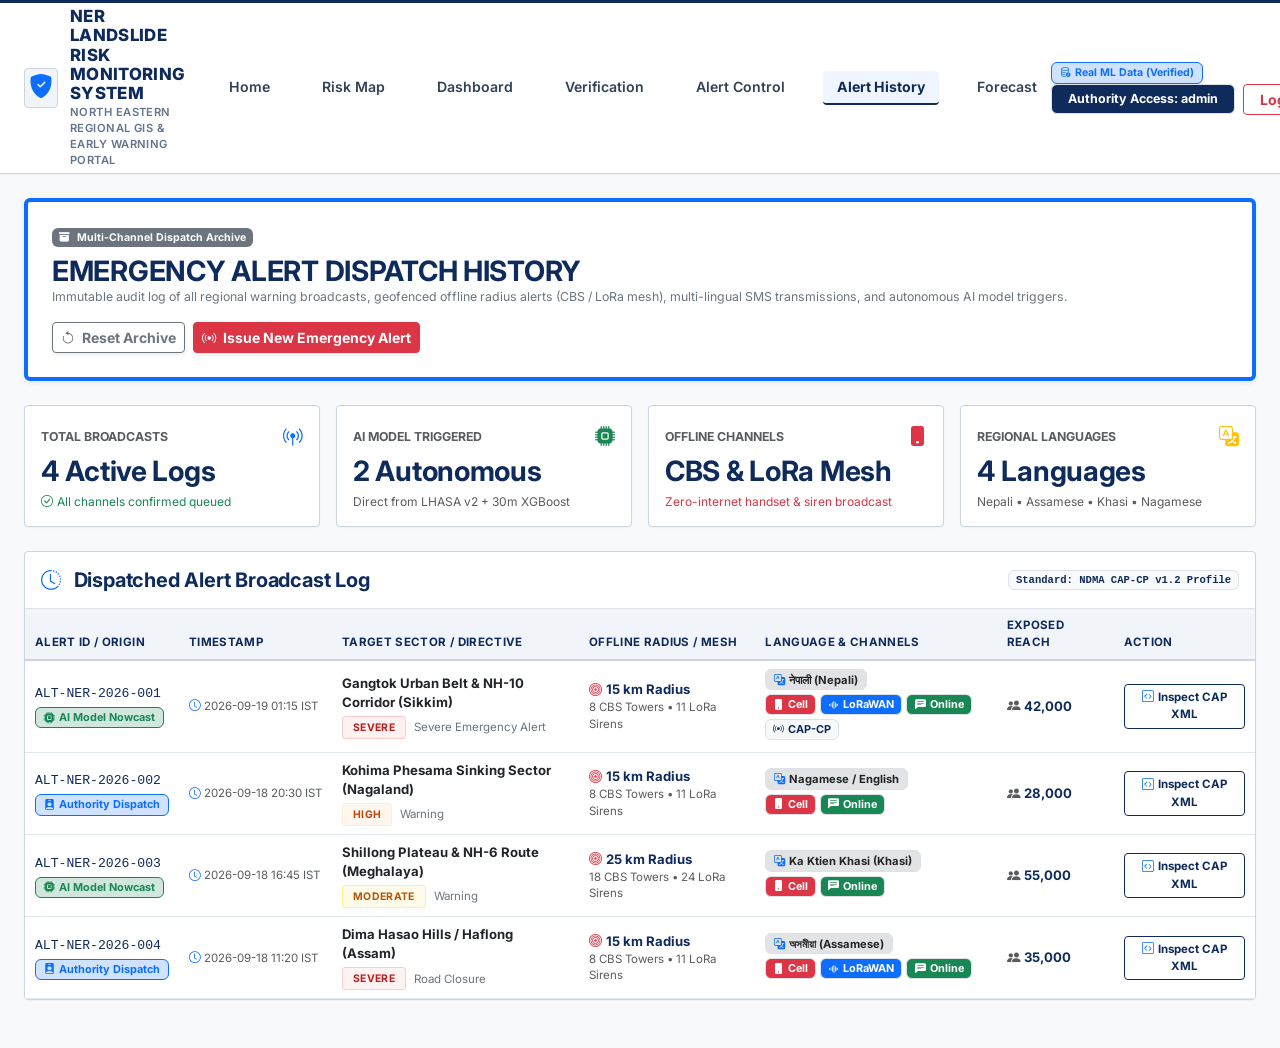
==== commit ed556369: "Fix duplicate alert spam, mutual recursion, and add alert history deduplication" ====
--- a/sih2026final_v6/pages/alert-history.html
+++ b/sih2026final_v6/pages/alert-history.html
@@ -130,6 +130,14 @@
         </div>
 
         <div class="d-flex align-items-center gap-2">
+          <button
+            type="button"
+            class="btn btn-outline-secondary btn-sm fw-bold shadow-sm"
+            onclick="resetAlertHistoryUI()"
+            title="Reset history to canonical multi-state operational baseline"
+          >
+            <i class="bi bi-arrow-counterclockwise me-1"></i> Reset Archive
+          </button>
           <a
             href="alerts.html"
             class="btn btn-danger text-white btn-sm fw-bold shadow-sm"
@@ -147,10 +155,9 @@
               <span class="text-muted small fw-bold">TOTAL BROADCASTS</span>
               <i class="bi bi-broadcast-pin text-primary fs-5"></i>
             </div>
-            <h3 class="fw-extrabold text-navy mb-0">4 Active Logs</h3>
+            <h3 class="fw-extrabold text-navy mb-0" id="kpi-total-broadcasts">4 Active Logs</h3>
             <div class="small text-success mt-1" style="font-size: 0.75rem">
-              <i class="bi bi-check-circle me-1"></i>All channels confirmed
-              queued
+              <i class="bi bi-check-circle me-1"></i>All channels confirmed queued
             </div>
           </div>
         </div>
@@ -161,7 +168,7 @@
               <span class="text-muted small fw-bold">AI MODEL TRIGGERED</span>
               <i class="bi bi-cpu-fill text-success fs-5"></i>
             </div>
-            <h3 class="fw-extrabold text-navy mb-0">2 Autonomous</h3>
+            <h3 class="fw-extrabold text-navy mb-0" id="kpi-ai-model-triggered">2 Autonomous</h3>
             <div class="small text-muted mt-1" style="font-size: 0.75rem">
               Direct from LHASA v2 + 30m XGBoost
             </div>
@@ -174,7 +181,7 @@
               <span class="text-muted small fw-bold">OFFLINE CHANNELS</span>
               <i class="bi bi-phone-fill text-danger fs-5"></i>
             </div>
-            <h3 class="fw-extrabold text-navy mb-0">CBS & LoRa Mesh</h3>
+            <h3 class="fw-extrabold text-navy mb-0" id="kpi-offline-channels">CBS & LoRa Mesh</h3>
             <div class="small text-danger mt-1" style="font-size: 0.75rem">
               Zero-internet handset & siren broadcast
             </div>
@@ -187,7 +194,7 @@
               <span class="text-muted small fw-bold">REGIONAL LANGUAGES</span>
               <i class="bi bi-translate text-warning fs-5"></i>
             </div>
-            <h3 class="fw-extrabold text-navy mb-0">6 Languages</h3>
+            <h3 class="fw-extrabold text-navy mb-0" id="kpi-regional-languages">4 Languages</h3>
             <div class="small text-muted mt-1" style="font-size: 0.75rem">
               Nepali • Assamese • Khasi • Nagamese
             </div>
